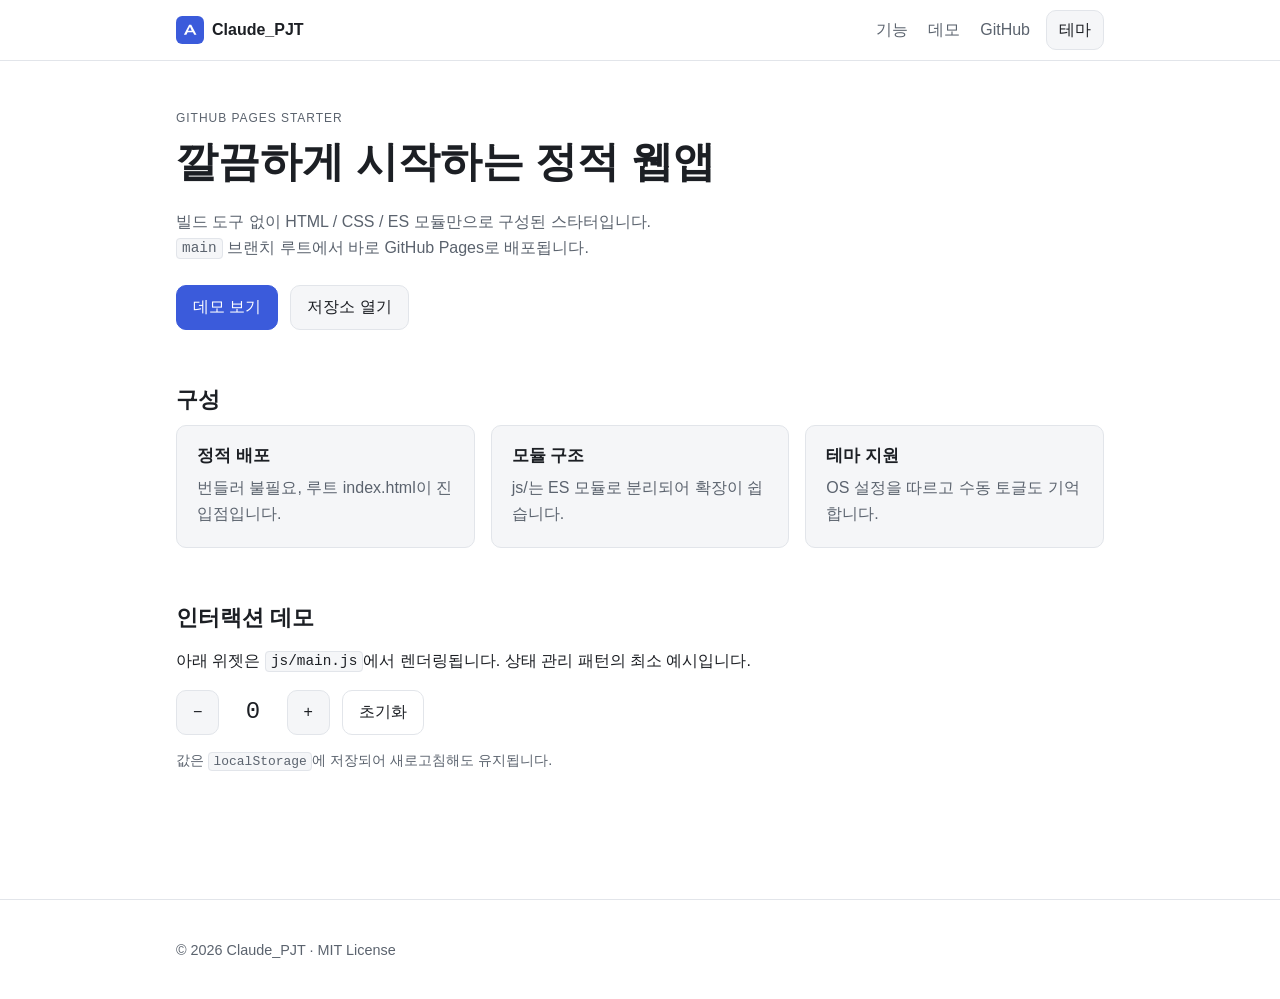
==== index.html @ 7f1ea384 "Add GitHub Pages static web app scaffold Root index.html entry point plus css/ and js/ (ES modules) " ====
<!DOCTYPE html>
<html lang="ko">
<head>
  <meta charset="UTF-8" />
  <meta name="viewport" content="width=device-width, initial-scale=1.0" />
  <meta name="description" content="Claude_PJT – GitHub Pages로 배포되는 정적 웹앱 스타터" />
  <meta name="color-scheme" content="light dark" />
  <title>Claude_PJT</title>

  <link rel="icon" type="image/svg+xml" href="./assets/favicon.svg" />
  <link rel="stylesheet" href="./css/styles.css" />
</head>
<body>
  <a class="skip-link" href="#main">본문으로 건너뛰기</a>

  <header class="site-header">
    <div class="container site-header__inner">
      <a class="brand" href="./">
        <img class="brand__logo" src="./assets/favicon.svg" alt="" width="28" height="28" />
        <span class="brand__name">Claude_PJT</span>
      </a>

      <nav class="nav" aria-label="주요 메뉴">
        <ul class="nav__list">
          <li><a href="#features">기능</a></li>
          <li><a href="#demo">데모</a></li>
          <li><a href="https://github.com/SES-git-hub/Claude_PJT" rel="noopener" target="_blank">GitHub</a></li>
        </ul>
      </nav>

      <button id="theme-toggle" class="theme-toggle" type="button" aria-pressed="false">
        <span class="theme-toggle__label">테마</span>
      </button>
    </div>
  </header>

  <main id="main" class="container">
    <section class="hero">
      <p class="hero__eyebrow">GitHub Pages Starter</p>
      <h1 class="hero__title">깔끔하게 시작하는 정적 웹앱</h1>
      <p class="hero__lead">
        빌드 도구 없이 HTML / CSS / ES 모듈만으로 구성된 스타터입니다.
        <code>main</code> 브랜치 루트에서 바로 GitHub Pages로 배포됩니다.
      </p>
      <div class="hero__actions">
        <a class="btn btn--primary" href="#demo">데모 보기</a>
        <a class="btn" href="https://github.com/SES-git-hub/Claude_PJT" rel="noopener" target="_blank">저장소 열기</a>
      </div>
    </section>

    <section id="features" class="features" aria-labelledby="features-title">
      <h2 id="features-title" class="section-title">구성</h2>
      <ul class="card-grid" id="feature-list">
        <!-- JS가 채웁니다. JS 비활성 시 아래 fallback이 노출됩니다. -->
        <li class="card"><h3>정적 배포</h3><p>번들러 불필요, 루트 <code>index.html</code>이 진입점입니다.</p></li>
        <li class="card"><h3>모듈 구조</h3><p><code>js/</code>는 ES 모듈로 분리되어 확장이 쉽습니다.</p></li>
        <li class="card"><h3>테마 지원</h3><p>OS 설정을 따르고 수동 토글도 기억합니다.</p></li>
      </ul>
    </section>

    <section id="demo" class="demo" aria-labelledby="demo-title">
      <h2 id="demo-title" class="section-title">인터랙션 데모</h2>
      <p>아래 위젯은 <code>js/main.js</code>에서 렌더링됩니다. 상태 관리 패턴의 최소 예시입니다.</p>

      <div class="counter" id="counter" aria-live="polite">
        <button class="btn" type="button" data-action="decrement" aria-label="감소">−</button>
        <output class="counter__value" id="counter-value">0</output>
        <button class="btn" type="button" data-action="increment" aria-label="증가">+</button>
        <button class="btn btn--ghost" type="button" data-action="reset">초기화</button>
      </div>
      <p class="demo__hint">값은 <code>localStorage</code>에 저장되어 새로고침해도 유지됩니다.</p>
    </section>
  </main>

  <footer class="site-footer">
    <div class="container">
      <p>© <span id="year">2026</span> Claude_PJT · MIT License</p>
    </div>
  </footer>

  <script type="module" src="./js/main.js"></script>
</body>
</html>
---- css/styles.css ----
/* =========================================================================
   Claude_PJT – base stylesheet
   Design tokens first, then layout, then components.
   ========================================================================= */

:root {
  --bg: #ffffff;
  --surface: #f5f6f8;
  --border: #e2e5ea;
  --text: #1c1f24;
  --text-muted: #5b636e;
  --accent: #3b5bdb;
  --accent-contrast: #ffffff;

  --radius: 10px;
  --maxw: 960px;
  --space: 1rem;
  --font: -apple-system, BlinkMacSystemFont, "Segoe UI", Roboto, "Helvetica Neue",
    Arial, "Apple SD Gothic Neo", "Noto Sans KR", "Malgun Gothic", sans-serif;
  --mono: ui-monospace, SFMono-Regular, "SF Mono", Menlo, Consolas, monospace;
}

@media (prefers-color-scheme: dark) {
  :root:not([data-theme="light"]) {
    --bg: #14171c;
    --surface: #1c2027;
    --border: #2b313b;
    --text: #e8eaed;
    --text-muted: #9aa3af;
    --accent: #748ffc;
    --accent-contrast: #0b0d10;
  }
}

:root[data-theme="dark"] {
  --bg: #14171c;
  --surface: #1c2027;
  --border: #2b313b;
  --text: #e8eaed;
  --text-muted: #9aa3af;
  --accent: #748ffc;
  --accent-contrast: #0b0d10;
}

*,
*::before,
*::after {
  box-sizing: border-box;
}

html {
  scroll-behavior: smooth;
}

body {
  margin: 0;
  background: var(--bg);
  color: var(--text);
  font-family: var(--font);
  line-height: 1.6;
  -webkit-font-smoothing: antialiased;
}

h1, h2, h3 {
  line-height: 1.25;
  margin: 0 0 0.5em;
}

a {
  color: var(--accent);
}

code {
  font-family: var(--mono);
  font-size: 0.9em;
  background: var(--surface);
  border: 1px solid var(--border);
  border-radius: 4px;
  padding: 0.1em 0.35em;
}

/* ---------- layout ---------- */

.container {
  width: 100%;
  max-width: var(--maxw);
  margin-inline: auto;
  padding-inline: var(--space);
}

main.container {
  padding-block: 3rem;
}

section + section {
  margin-top: 3.5rem;
}

.section-title {
  font-size: 1.4rem;
}

/* ---------- skip link ---------- */

.skip-link {
  position: absolute;
  left: -999px;
  top: 0;
  background: var(--accent);
  color: var(--accent-contrast);
  padding: 0.5rem 1rem;
  border-radius: 0 0 var(--radius) 0;
  z-index: 10;
}
.skip-link:focus {
  left: 0;
}

/* ---------- header ---------- */

.site-header {
  border-bottom: 1px solid var(--border);
  background: var(--bg);
  position: sticky;
  top: 0;
  z-index: 5;
}

.site-header__inner {
  display: flex;
  align-items: center;
  gap: 1rem;
  min-height: 60px;
}

.brand {
  display: inline-flex;
  align-items: center;
  gap: 0.5rem;
  font-weight: 700;
  text-decoration: none;
  color: var(--text);
}

.nav {
  margin-left: auto;
}

.nav__list {
  display: flex;
  gap: 1.25rem;
  list-style: none;
  margin: 0;
  padding: 0;
}

.nav__list a {
  text-decoration: none;
  color: var(--text-muted);
}
.nav__list a:hover {
  color: var(--text);
}

.theme-toggle {
  border: 1px solid var(--border);
  background: var(--surface);
  color: var(--text);
  border-radius: var(--radius);
  padding: 0.4rem 0.75rem;
  cursor: pointer;
  font: inherit;
}

/* ---------- hero ---------- */

.hero__eyebrow {
  text-transform: uppercase;
  letter-spacing: 0.08em;
  font-size: 0.75rem;
  color: var(--text-muted);
  margin: 0 0 0.5rem;
}

.hero__title {
  font-size: clamp(1.8rem, 4vw, 2.6rem);
}

.hero__lead {
  color: var(--text-muted);
  max-width: 56ch;
}

.hero__actions {
  display: flex;
  flex-wrap: wrap;
  gap: 0.75rem;
  margin-top: 1.5rem;
}

/* ---------- buttons ---------- */

.btn {
  display: inline-flex;
  align-items: center;
  justify-content: center;
  gap: 0.4rem;
  border: 1px solid var(--border);
  background: var(--surface);
  color: var(--text);
  text-decoration: none;
  font: inherit;
  padding: 0.55rem 1rem;
  border-radius: var(--radius);
  cursor: pointer;
}
.btn:hover {
  border-color: var(--accent);
}
.btn--primary {
  background: var(--accent);
  border-color: var(--accent);
  color: var(--accent-contrast);
}
.btn--ghost {
  background: transparent;
}

/* ---------- cards ---------- */

.card-grid {
  display: grid;
  grid-template-columns: repeat(auto-fit, minmax(220px, 1fr));
  gap: 1rem;
  list-style: none;
  margin: 0;
  padding: 0;
}

.card {
  border: 1px solid var(--border);
  background: var(--surface);
  border-radius: var(--radius);
  padding: 1.25rem;
}
.card h3 {
  font-size: 1.05rem;
}
.card p {
  margin: 0;
  color: var(--text-muted);
}

/* ---------- counter demo ---------- */

.counter {
  display: flex;
  align-items: center;
  gap: 0.75rem;
  margin-top: 1rem;
}

.counter__value {
  font-family: var(--mono);
  font-size: 1.5rem;
  min-width: 3ch;
  text-align: center;
}

.demo__hint {
  color: var(--text-muted);
  font-size: 0.9rem;
}

/* ---------- footer ---------- */

.site-footer {
  border-top: 1px solid var(--border);
  color: var(--text-muted);
  font-size: 0.9rem;
  padding-block: 1.5rem;
  margin-top: 4rem;
}

/* ---------- motion ---------- */

@media (prefers-reduced-motion: reduce) {
  html {
    scroll-behavior: auto;
  }
}
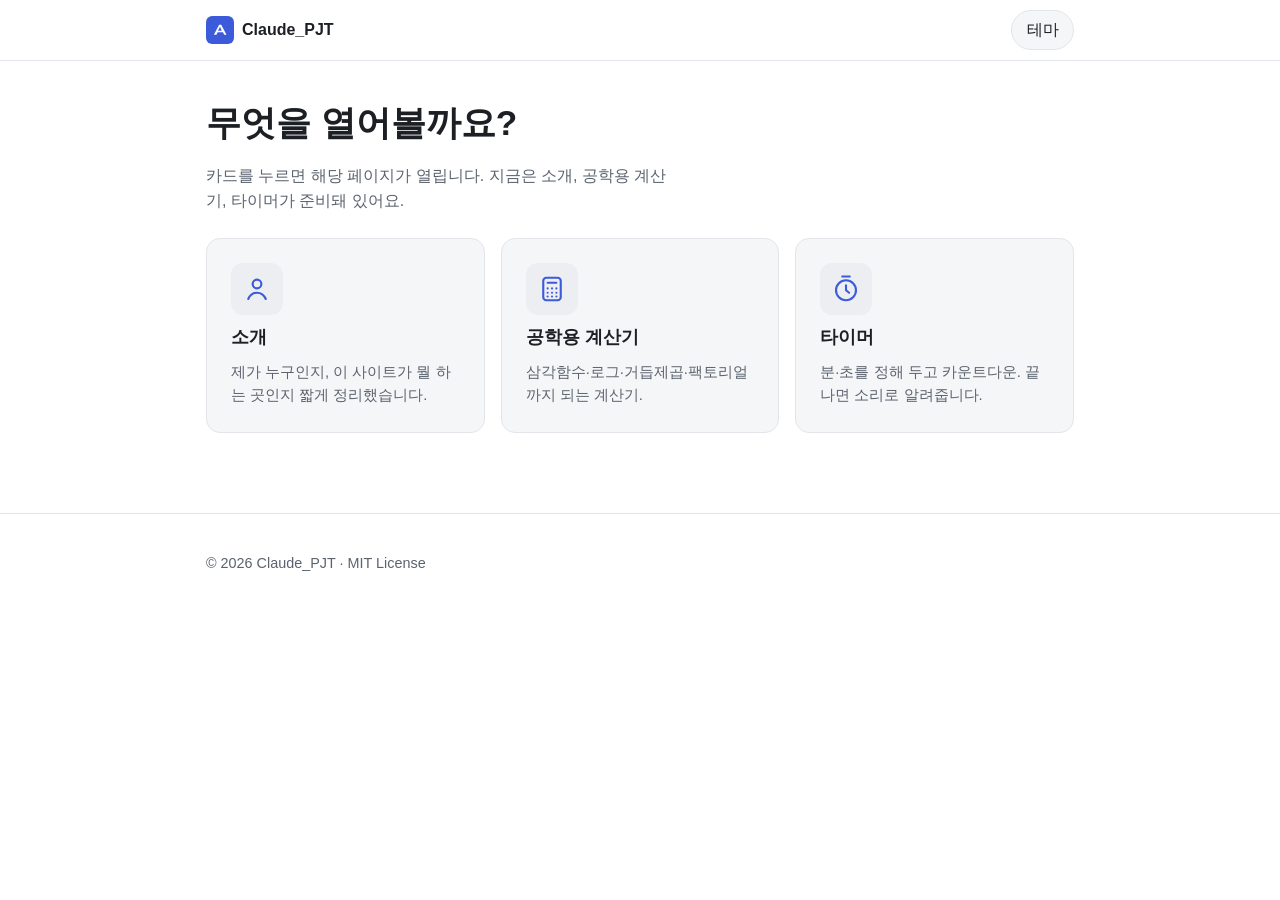
==== commit a36589ef: "Redesign site as a card hub with calculator and timer tools - Replace the starter landing page with " ====
--- a/index.html
+++ b/index.html
@@ -3,73 +3,72 @@
 <head>
   <meta charset="UTF-8" />
   <meta name="viewport" content="width=device-width, initial-scale=1.0" />
-  <meta name="description" content="Claude_PJT – GitHub Pages로 배포되는 정적 웹앱 스타터" />
+  <meta name="description" content="Eunsub Shim의 작은 웹 도구 모음 — 소개, 공학용 계산기, 타이머" />
   <meta name="color-scheme" content="light dark" />
   <title>Claude_PJT</title>
 
   <link rel="icon" type="image/svg+xml" href="./assets/favicon.svg" />
   <link rel="stylesheet" href="./css/styles.css" />
+  <script>
+    // 다크 모드 깜빡임 방지: 스타일시트 적용 전에 저장된 테마를 먼저 반영.
+    try {
+      var t = JSON.parse(localStorage.getItem("cpjt:theme"));
+      if (t === "light" || t === "dark") document.documentElement.setAttribute("data-theme", t);
+    } catch (e) {}
+  </script>
 </head>
 <body>
-  <a class="skip-link" href="#main">본문으로 건너뛰기</a>
-
   <header class="site-header">
     <div class="container site-header__inner">
       <a class="brand" href="./">
         <img class="brand__logo" src="./assets/favicon.svg" alt="" width="28" height="28" />
         <span class="brand__name">Claude_PJT</span>
       </a>
-
-      <nav class="nav" aria-label="주요 메뉴">
-        <ul class="nav__list">
-          <li><a href="#features">기능</a></li>
-          <li><a href="#demo">데모</a></li>
-          <li><a href="https://github.com/SES-git-hub/Claude_PJT" rel="noopener" target="_blank">GitHub</a></li>
-        </ul>
-      </nav>
-
-      <button id="theme-toggle" class="theme-toggle" type="button" aria-pressed="false">
-        <span class="theme-toggle__label">테마</span>
-      </button>
+      <button id="theme-toggle" class="theme-toggle" type="button" aria-pressed="false">테마</button>
     </div>
   </header>
 
-  <main id="main" class="container">
-    <section class="hero">
-      <p class="hero__eyebrow">GitHub Pages Starter</p>
-      <h1 class="hero__title">깔끔하게 시작하는 정적 웹앱</h1>
-      <p class="hero__lead">
-        빌드 도구 없이 HTML / CSS / ES 모듈만으로 구성된 스타터입니다.
-        <code>main</code> 브랜치 루트에서 바로 GitHub Pages로 배포됩니다.
-      </p>
-      <div class="hero__actions">
-        <a class="btn btn--primary" href="#demo">데모 보기</a>
-        <a class="btn" href="https://github.com/SES-git-hub/Claude_PJT" rel="noopener" target="_blank">저장소 열기</a>
-      </div>
+  <main class="container">
+    <section class="intro">
+      <h1>무엇을 열어볼까요?</h1>
+      <p>카드를 누르면 해당 페이지가 열립니다. 지금은 소개, 공학용 계산기, 타이머가 준비돼 있어요.</p>
     </section>
 
-    <section id="features" class="features" aria-labelledby="features-title">
-      <h2 id="features-title" class="section-title">구성</h2>
-      <ul class="card-grid" id="feature-list">
-        <!-- JS가 채웁니다. JS 비활성 시 아래 fallback이 노출됩니다. -->
-        <li class="card"><h3>정적 배포</h3><p>번들러 불필요, 루트 <code>index.html</code>이 진입점입니다.</p></li>
-        <li class="card"><h3>모듈 구조</h3><p><code>js/</code>는 ES 모듈로 분리되어 확장이 쉽습니다.</p></li>
-        <li class="card"><h3>테마 지원</h3><p>OS 설정을 따르고 수동 토글도 기억합니다.</p></li>
-      </ul>
-    </section>
+    <nav class="card-grid" aria-label="바로가기">
+      <a class="card" href="./about.html">
+        <span class="card__icon">
+          <svg viewBox="0 0 24 24" fill="none" stroke="currentColor" stroke-width="1.7" stroke-linecap="round" stroke-linejoin="round" aria-hidden="true">
+            <circle cx="12" cy="8" r="3.5" />
+            <path d="M5 20c1.5-3.5 4-5 7-5s5.5 1.5 7 5" />
+          </svg>
+        </span>
+        <h2 class="card__title">소개</h2>
+        <p class="card__desc">제가 누구인지, 이 사이트가 뭘 하는 곳인지 짧게 정리했습니다.</p>
+      </a>
 
-    <section id="demo" class="demo" aria-labelledby="demo-title">
-      <h2 id="demo-title" class="section-title">인터랙션 데모</h2>
-      <p>아래 위젯은 <code>js/main.js</code>에서 렌더링됩니다. 상태 관리 패턴의 최소 예시입니다.</p>
+      <a class="card" href="./calculator.html">
+        <span class="card__icon">
+          <svg viewBox="0 0 24 24" fill="none" stroke="currentColor" stroke-width="1.7" stroke-linecap="round" stroke-linejoin="round" aria-hidden="true">
+            <rect x="5" y="3" width="14" height="18" rx="2.5" />
+            <path d="M8.5 7h7" />
+            <path d="M8.5 11.5h.01M12 11.5h.01M15.5 11.5h.01M8.5 15h.01M12 15h.01M15.5 15h.01M8.5 18h.01M12 18h.01M15.5 18h.01" />
+          </svg>
+        </span>
+        <h2 class="card__title">공학용 계산기</h2>
+        <p class="card__desc">삼각함수·로그·거듭제곱·팩토리얼까지 되는 계산기.</p>
+      </a>
 
-      <div class="counter" id="counter" aria-live="polite">
-        <button class="btn" type="button" data-action="decrement" aria-label="감소">−</button>
-        <output class="counter__value" id="counter-value">0</output>
-        <button class="btn" type="button" data-action="increment" aria-label="증가">+</button>
-        <button class="btn btn--ghost" type="button" data-action="reset">초기화</button>
-      </div>
-      <p class="demo__hint">값은 <code>localStorage</code>에 저장되어 새로고침해도 유지됩니다.</p>
-    </section>
+      <a class="card" href="./timer.html">
+        <span class="card__icon">
+          <svg viewBox="0 0 24 24" fill="none" stroke="currentColor" stroke-width="1.7" stroke-linecap="round" stroke-linejoin="round" aria-hidden="true">
+            <circle cx="12" cy="13" r="8" />
+            <path d="M12 9v4l2.5 2M9 2h6" />
+          </svg>
+        </span>
+        <h2 class="card__title">타이머</h2>
+        <p class="card__desc">분·초를 정해 두고 카운트다운. 끝나면 소리로 알려줍니다.</p>
+      </a>
+    </nav>
   </main>
 
   <footer class="site-footer">
--- a/css/styles.css
+++ b/css/styles.css
@@ -1,19 +1,21 @@
 /* =========================================================================
-   Claude_PJT – base stylesheet
+   Claude_PJT – card hub stylesheet
    Design tokens first, then layout, then components.
    ========================================================================= */
 
 :root {
   --bg: #ffffff;
   --surface: #f5f6f8;
+  --surface-2: #eceef2;
   --border: #e2e5ea;
   --text: #1c1f24;
   --text-muted: #5b636e;
   --accent: #3b5bdb;
   --accent-contrast: #ffffff;
-
-  --radius: 10px;
-  --maxw: 960px;
+  --danger: #c92a2a;
+
+  --radius: 14px;
+  --maxw: 900px;
   --space: 1rem;
   --font: -apple-system, BlinkMacSystemFont, "Segoe UI", Roboto, "Helvetica Neue",
     Arial, "Apple SD Gothic Neo", "Noto Sans KR", "Malgun Gothic", sans-serif;
@@ -24,22 +26,26 @@
   :root:not([data-theme="light"]) {
     --bg: #14171c;
     --surface: #1c2027;
+    --surface-2: #252b34;
     --border: #2b313b;
     --text: #e8eaed;
     --text-muted: #9aa3af;
     --accent: #748ffc;
     --accent-contrast: #0b0d10;
+    --danger: #ff8787;
   }
 }
 
 :root[data-theme="dark"] {
   --bg: #14171c;
   --surface: #1c2027;
+  --surface-2: #252b34;
   --border: #2b313b;
   --text: #e8eaed;
   --text-muted: #9aa3af;
   --accent: #748ffc;
   --accent-contrast: #0b0d10;
+  --danger: #ff8787;
 }
 
 *,
@@ -68,15 +74,6 @@
 
 a {
   color: var(--accent);
-}
-
-code {
-  font-family: var(--mono);
-  font-size: 0.9em;
-  background: var(--surface);
-  border: 1px solid var(--border);
-  border-radius: 4px;
-  padding: 0.1em 0.35em;
 }
 
 /* ---------- layout ---------- */
@@ -88,42 +85,11 @@
   padding-inline: var(--space);
 }
 
-main.container {
-  padding-block: 3rem;
-}
-
-section + section {
-  margin-top: 3.5rem;
-}
-
-.section-title {
-  font-size: 1.4rem;
-}
-
-/* ---------- skip link ---------- */
-
-.skip-link {
-  position: absolute;
-  left: -999px;
-  top: 0;
-  background: var(--accent);
-  color: var(--accent-contrast);
-  padding: 0.5rem 1rem;
-  border-radius: 0 0 var(--radius) 0;
-  z-index: 10;
-}
-.skip-link:focus {
-  left: 0;
-}
-
 /* ---------- header ---------- */
 
 .site-header {
   border-bottom: 1px solid var(--border);
   background: var(--bg);
-  position: sticky;
-  top: 0;
-  z-index: 5;
 }
 
 .site-header__inner {
@@ -142,60 +108,106 @@
   color: var(--text);
 }
 
-.nav {
+.theme-toggle {
   margin-left: auto;
-}
-
-.nav__list {
-  display: flex;
-  gap: 1.25rem;
-  list-style: none;
-  margin: 0;
-  padding: 0;
-}
-
-.nav__list a {
-  text-decoration: none;
-  color: var(--text-muted);
-}
-.nav__list a:hover {
-  color: var(--text);
-}
-
-.theme-toggle {
-  border: 1px solid var(--border);
-  background: var(--surface);
-  color: var(--text);
-  border-radius: var(--radius);
-  padding: 0.4rem 0.75rem;
+  border: 1px solid var(--border);
+  background: var(--surface);
+  color: var(--text);
+  border-radius: 999px;
+  padding: 0.4rem 0.9rem;
   cursor: pointer;
   font: inherit;
 }
-
-/* ---------- hero ---------- */
-
-.hero__eyebrow {
-  text-transform: uppercase;
-  letter-spacing: 0.08em;
-  font-size: 0.75rem;
-  color: var(--text-muted);
-  margin: 0 0 0.5rem;
-}
-
-.hero__title {
-  font-size: clamp(1.8rem, 4vw, 2.6rem);
-}
-
-.hero__lead {
-  color: var(--text-muted);
-  max-width: 56ch;
-}
-
-.hero__actions {
-  display: flex;
-  flex-wrap: wrap;
+.theme-toggle:hover {
+  border-color: var(--accent);
+}
+
+/* ---------- intro ---------- */
+
+.intro {
+  padding-block: 2.5rem 1.5rem;
+}
+.intro h1 {
+  font-size: clamp(1.6rem, 4vw, 2.2rem);
+}
+.intro p {
+  margin: 0;
+  color: var(--text-muted);
+  max-width: 52ch;
+}
+
+/* ---------- card grid ---------- */
+
+.card-grid {
+  display: grid;
+  gap: 1rem;
+  padding: 0 0 3rem;
+  grid-template-columns: repeat(auto-fit, minmax(240px, 1fr));
+}
+
+.card {
+  display: flex;
+  flex-direction: column;
   gap: 0.75rem;
-  margin-top: 1.5rem;
+  border: 1px solid var(--border);
+  background: var(--surface);
+  border-radius: var(--radius);
+  padding: 1.5rem;
+  text-decoration: none;
+  color: var(--text);
+  transition: transform 0.15s ease, border-color 0.15s ease, box-shadow 0.15s ease;
+}
+.card:hover,
+.card:focus-visible {
+  transform: translateY(-4px);
+  border-color: var(--accent);
+  box-shadow: 0 10px 30px -12px rgba(0, 0, 0, 0.25);
+  outline: none;
+}
+
+.card__icon {
+  width: 52px;
+  height: 52px;
+  border-radius: 12px;
+  display: grid;
+  place-items: center;
+  background: var(--surface-2);
+  color: var(--accent);
+}
+.card__icon svg {
+  width: 30px;
+  height: 30px;
+}
+
+.card__title {
+  font-size: 1.1rem;
+  margin: 0;
+}
+.card__desc {
+  margin: 0;
+  color: var(--text-muted);
+  font-size: 0.92rem;
+}
+
+/* ---------- sub-page shell ---------- */
+
+.page {
+  padding-block: 2rem 4rem;
+}
+.back-link {
+  display: inline-flex;
+  align-items: center;
+  gap: 0.35rem;
+  text-decoration: none;
+  color: var(--text-muted);
+  font-size: 0.9rem;
+}
+.back-link:hover {
+  color: var(--text);
+}
+.page h1 {
+  font-size: clamp(1.5rem, 3.5vw, 2rem);
+  margin-top: 1rem;
 }
 
 /* ---------- buttons ---------- */
@@ -222,54 +234,180 @@
   border-color: var(--accent);
   color: var(--accent-contrast);
 }
-.btn--ghost {
-  background: transparent;
-}
-
-/* ---------- cards ---------- */
-
-.card-grid {
+
+/* ---------- about ---------- */
+
+.about {
+  display: flex;
+  flex-direction: column;
+  gap: 1.1rem;
+  max-width: 620px;
+}
+.about__avatar {
+  width: 96px;
+  height: 96px;
+  border-radius: 50%;
+  background: var(--surface-2);
   display: grid;
-  grid-template-columns: repeat(auto-fit, minmax(220px, 1fr));
-  gap: 1rem;
+  place-items: center;
+  color: var(--accent);
+}
+.about__avatar svg {
+  width: 52px;
+  height: 52px;
+}
+.about p {
+  margin: 0;
+  color: var(--text-muted);
+}
+.about__chips {
+  display: flex;
+  flex-wrap: wrap;
+  gap: 0.5rem;
   list-style: none;
-  margin: 0;
   padding: 0;
-}
-
-.card {
-  border: 1px solid var(--border);
-  background: var(--surface);
+  margin: 0.25rem 0;
+}
+.about__chips li {
+  border: 1px solid var(--border);
+  background: var(--surface);
+  border-radius: 999px;
+  padding: 0.3rem 0.8rem;
+  font-size: 0.85rem;
+  color: var(--text-muted);
+}
+
+/* ---------- calculator ---------- */
+
+.calc {
+  max-width: 420px;
+}
+.calc__screen {
+  background: var(--surface);
+  border: 1px solid var(--border);
   border-radius: var(--radius);
-  padding: 1.25rem;
-}
-.card h3 {
-  font-size: 1.05rem;
-}
-.card p {
-  margin: 0;
-  color: var(--text-muted);
-}
-
-/* ---------- counter demo ---------- */
-
-.counter {
+  padding: 1rem;
+  text-align: right;
+  margin-bottom: 0.75rem;
+  overflow: hidden;
+}
+.calc__expr {
+  color: var(--text-muted);
+  font-family: var(--mono);
+  font-size: 0.95rem;
+  min-height: 1.3em;
+  word-break: break-all;
+}
+.calc__result {
+  font-family: var(--mono);
+  font-size: 1.9rem;
+  word-break: break-all;
+}
+.calc__modes {
   display: flex;
   align-items: center;
   gap: 0.75rem;
+  margin-bottom: 0.75rem;
+}
+.calc__error {
+  color: var(--danger);
+  font-size: 0.85rem;
+}
+.calc__keys {
+  display: grid;
+  grid-template-columns: repeat(5, 1fr);
+  gap: 0.5rem;
+}
+.calc__keys button {
+  font: inherit;
+  padding: 0.85rem 0.4rem;
+  border-radius: 10px;
+  cursor: pointer;
+  border: 1px solid var(--border);
+  background: var(--surface);
+  color: var(--text);
+}
+.calc__keys button:hover {
+  border-color: var(--accent);
+}
+.calc__keys button:active {
+  transform: translateY(1px);
+}
+.calc__keys .key--fn {
+  color: var(--accent);
+  font-size: 0.85rem;
+}
+.calc__keys .key--op {
+  background: var(--surface-2);
+}
+.calc__keys .key--eq {
+  background: var(--accent);
+  border-color: var(--accent);
+  color: var(--accent-contrast);
+}
+.calc__keys .key--wide {
+  grid-column: span 2;
+}
+
+/* ---------- timer ---------- */
+
+.timer {
+  max-width: 420px;
+  text-align: center;
+}
+.timer__display {
+  font-family: var(--mono);
+  font-size: clamp(3rem, 14vw, 5rem);
+  font-variant-numeric: tabular-nums;
+  margin: 1.5rem 0;
+}
+.timer.is-done .timer__display {
+  color: var(--accent);
+  animation: timer-blink 1s steps(1, end) infinite;
+}
+@keyframes timer-blink {
+  50% {
+    opacity: 0.25;
+  }
+}
+.timer__inputs {
+  display: inline-flex;
+  align-items: center;
+  gap: 0.5rem;
+  font-family: var(--mono);
+  font-size: 1.4rem;
+}
+.timer__inputs label {
+  display: inline-flex;
+  align-items: center;
+  gap: 0.35rem;
+  font-family: var(--font);
+  font-size: 0.85rem;
+  color: var(--text-muted);
+}
+.timer__inputs input {
+  width: 3.5ch;
+  font: inherit;
+  font-family: var(--mono);
+  text-align: center;
+  padding: 0.3rem;
+  border: 1px solid var(--border);
+  border-radius: 8px;
+  background: var(--surface);
+  color: var(--text);
+}
+.timer__presets {
+  display: flex;
+  flex-wrap: wrap;
+  gap: 0.5rem;
+  justify-content: center;
+  margin: 1.25rem 0 0;
+}
+.timer__controls {
+  display: flex;
+  gap: 0.5rem;
+  justify-content: center;
   margin-top: 1rem;
-}
-
-.counter__value {
-  font-family: var(--mono);
-  font-size: 1.5rem;
-  min-width: 3ch;
-  text-align: center;
-}
-
-.demo__hint {
-  color: var(--text-muted);
-  font-size: 0.9rem;
 }
 
 /* ---------- footer ---------- */
@@ -279,7 +417,7 @@
   color: var(--text-muted);
   font-size: 0.9rem;
   padding-block: 1.5rem;
-  margin-top: 4rem;
+  margin-top: 2rem;
 }
 
 /* ---------- motion ---------- */
@@ -288,4 +426,10 @@
   html {
     scroll-behavior: auto;
   }
-}
+  .card {
+    transition: none;
+  }
+  .timer.is-done .timer__display {
+    animation: none;
+  }
+}
